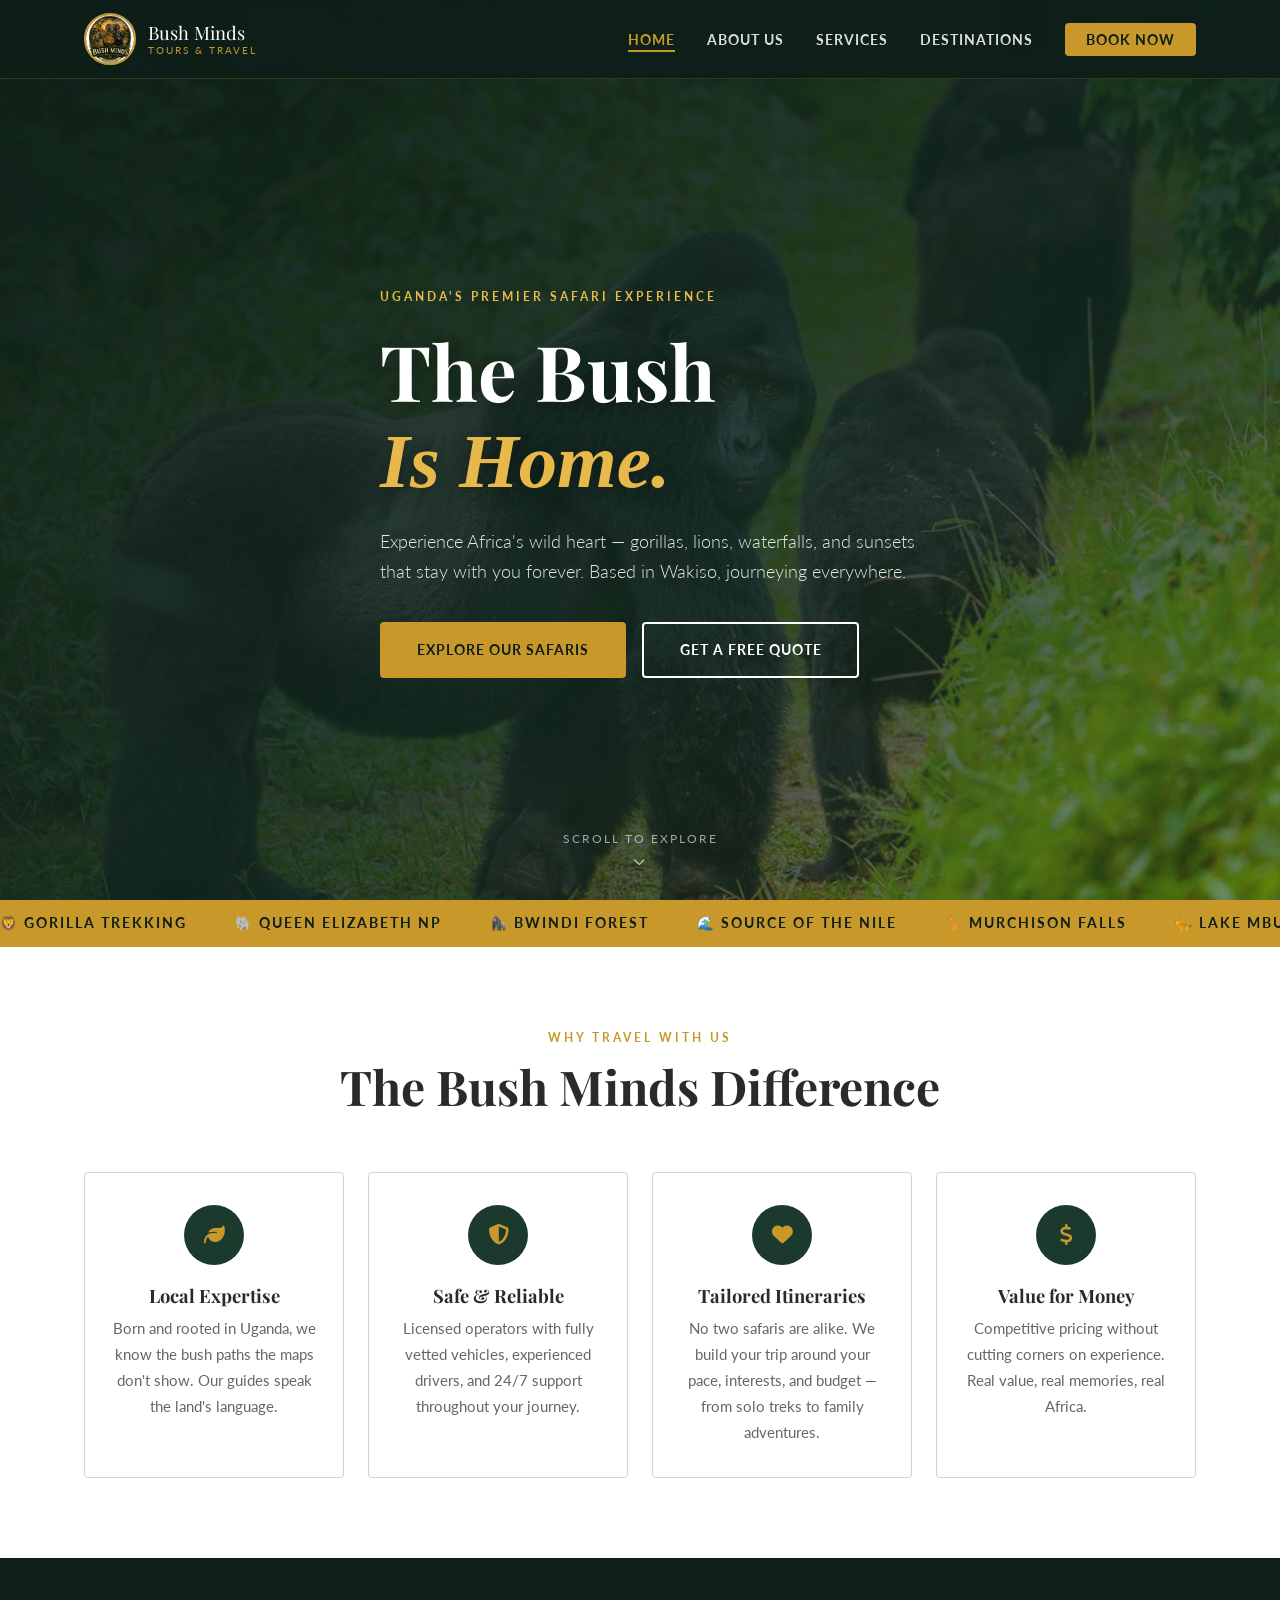
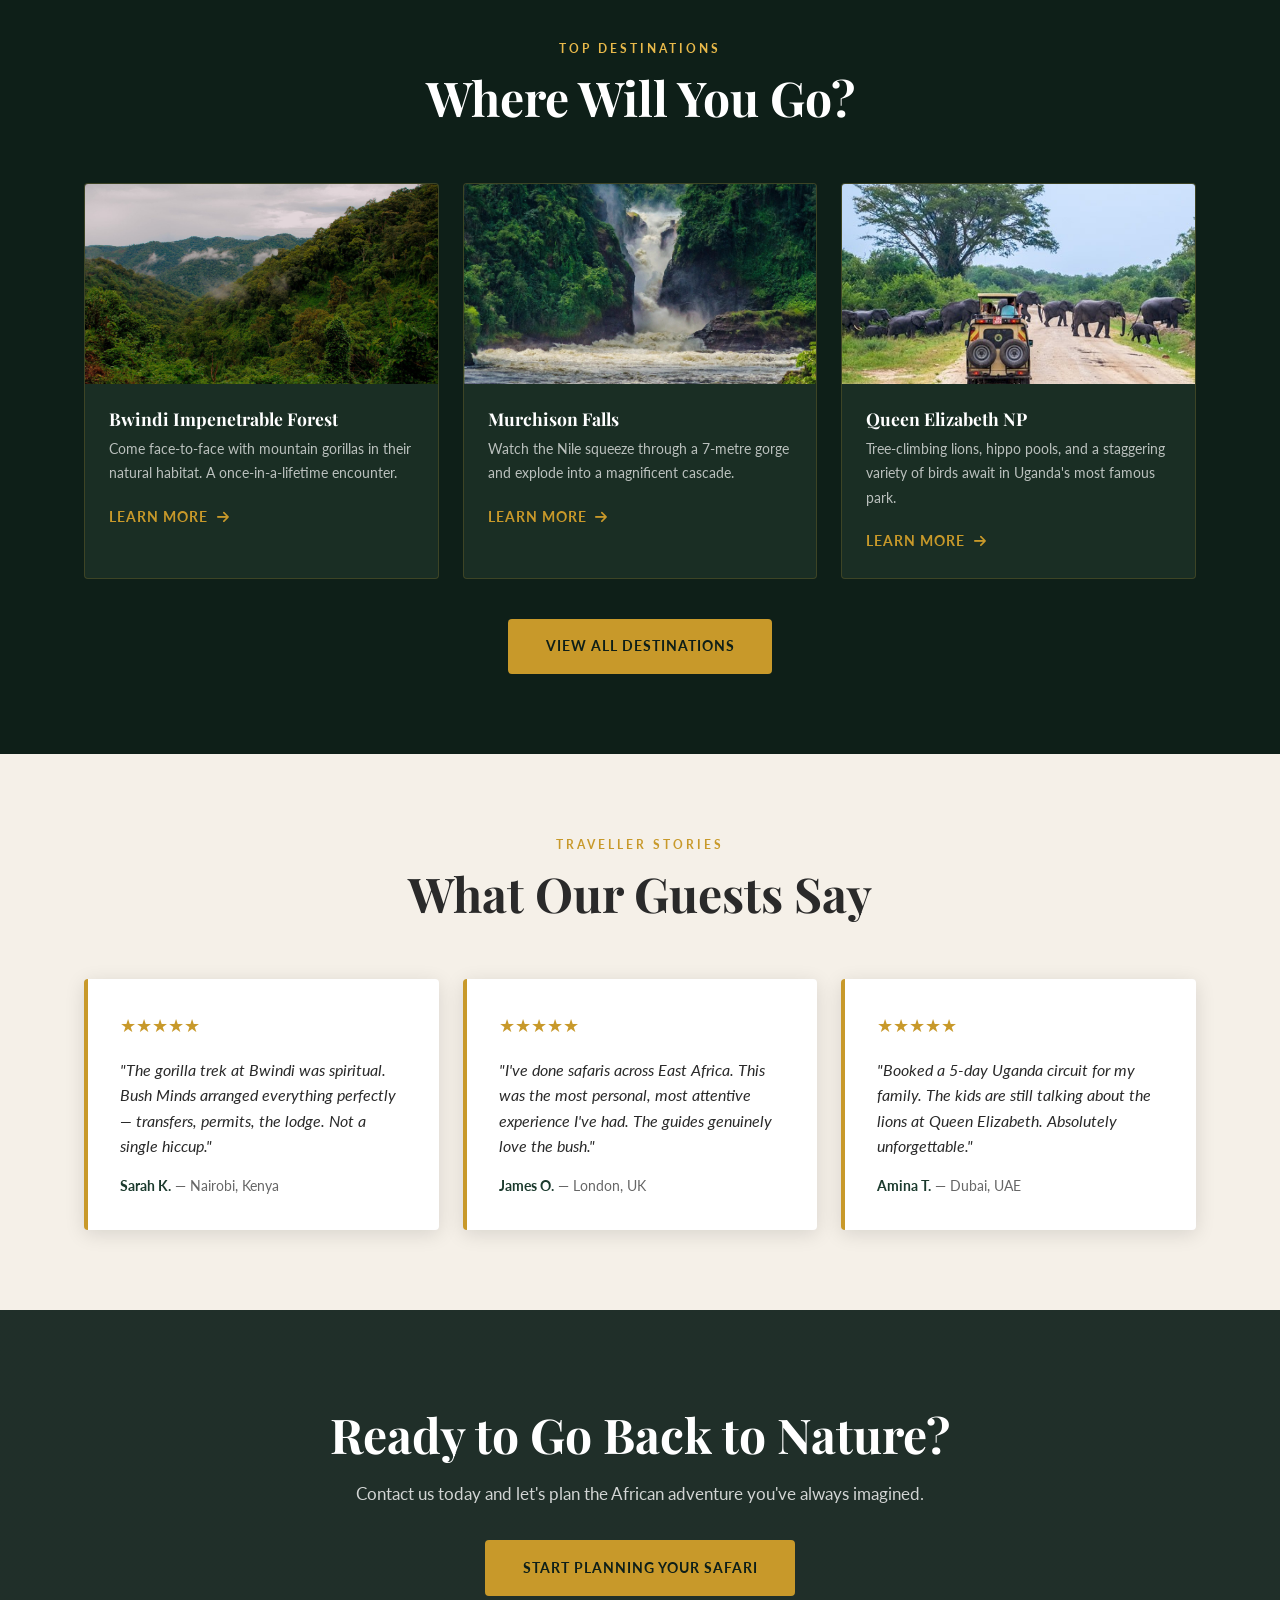
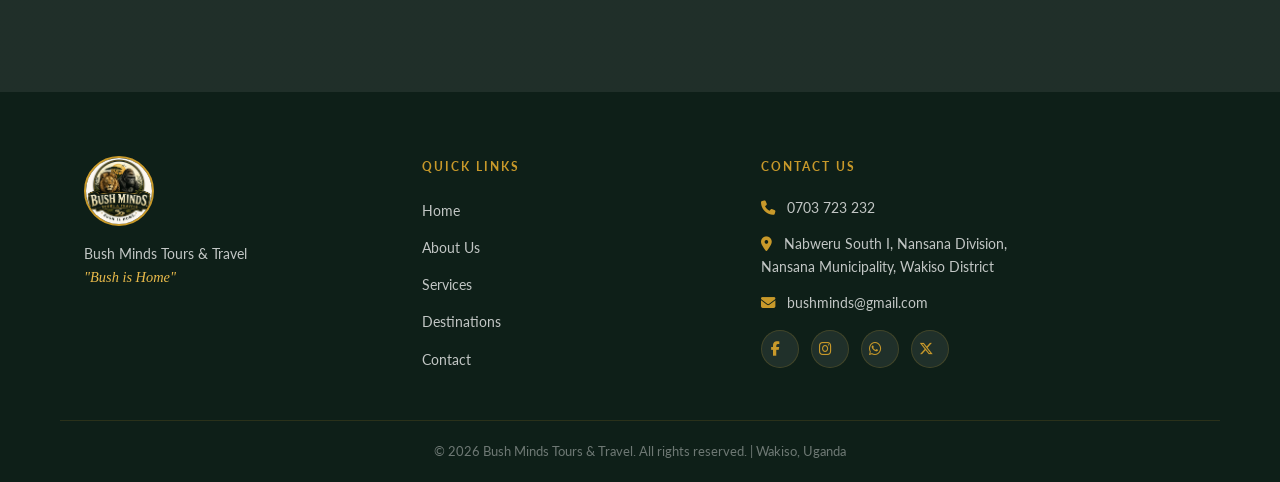
==== index.html @ b8e7d316 "Add files via upload" ====
<!DOCTYPE html>
<html lang="en">
<head>
  <meta charset="UTF-8" />
  <meta name="viewport" content="width=device-width, initial-scale=1.0" />
  <title>Bush Minds Tours & Travel – Bush is Home</title>
  <link rel="stylesheet" href="css/style.css" />
  <link href="https://fonts.googleapis.com/css2?family=Playfair+Display:wght@700;900&family=Lato:wght@300;400;700&family=IM+Fell+English:ital@0;1&display=swap" rel="stylesheet" />
  <link rel="stylesheet" href="https://cdnjs.cloudflare.com/ajax/libs/font-awesome/6.5.0/css/all.min.css" />
</head>
<body>

  <!-- NAV -->
  <nav class="navbar" id="navbar">
    <div class="nav-inner">
      <a href="index.html" class="nav-logo">
        <img src="images/logo1.jpeg" alt="Bush Minds Logo" class="logo-img" />
        <span class="logo-text">Bush Minds <span class="logo-sub">Tours & Travel</span></span>
      </a>
      <button class="nav-toggle" id="navToggle" aria-label="Toggle menu">
        <span></span><span></span><span></span>
      </button>
      <ul class="nav-links" id="navLinks">
        <li><a href="index.html" class="active">Home</a></li>
        <li><a href="about.html">About Us</a></li>
        <li><a href="services.html">Services</a></li>
        <li><a href="destinations.html">Destinations</a></li>
        <li><a href="contact.html" class="nav-cta">Book Now</a></li>
      </ul>
    </div>
  </nav>

  <!-- HERO -->
  <section class="hero">
    <div class="hero-overlay"></div>
    <div class="hero-content">
      <p class="hero-eyebrow">Uganda's Premier Safari Experience</p>
      <h1 class="hero-title">The Bush<br/><em>Is Home.</em></h1>
      <p class="hero-sub">Experience Africa's wild heart — gorillas, lions, waterfalls, and sunsets that stay with you forever. Based in Wakiso, journeying everywhere.</p>
      <div class="hero-actions">
        <a href="services.html" class="btn btn-gold">Explore Our Safaris</a>
        <a href="contact.html" class="btn btn-outline">Get a Free Quote</a>
      </div>
    </div>
    <div class="hero-scroll-hint">
      <span>Scroll to explore</span>
      <i class="fas fa-chevron-down"></i>
    </div>
  </section>

  <!-- MARQUEE STRIP -->
  <div class="marquee-strip">
    <div class="marquee-track">
      <span>🦁 Gorilla Trekking</span>
      <span>🐘 Queen Elizabeth NP</span>
      <span>🦍 Bwindi Forest</span>
      <span>🌊 Source of the Nile</span>
      <span>🦒 Murchison Falls</span>
      <span>🐆 Lake Mburo</span>
      <span>🦁 Gorilla Trekking</span>
      <span>🐘 Queen Elizabeth NP</span>
      <span>🦍 Bwindi Forest</span>
      <span>🌊 Source of the Nile</span>
      <span>🦒 Murchison Falls</span>
      <span>🐆 Lake Mburo</span>
    </div>
  </div>

  <!-- WHY CHOOSE US -->
  <section class="section why-section">
    <div class="container">
      <div class="section-header">
        <p class="section-eyebrow">Why Travel With Us</p>
        <h2 class="section-title">The Bush Minds Difference</h2>
      </div>
      <div class="cards-grid why-grid">
        <div class="card why-card">
          <div class="card-icon"><i class="fas fa-leaf"></i></div>
          <h3>Local Expertise</h3>
          <p>Born and rooted in Uganda, we know the bush paths the maps don't show. Our guides speak the land's language.</p>
        </div>
        <div class="card why-card">
          <div class="card-icon"><i class="fas fa-shield-alt"></i></div>
          <h3>Safe & Reliable</h3>
          <p>Licensed operators with fully vetted vehicles, experienced drivers, and 24/7 support throughout your journey.</p>
        </div>
        <div class="card why-card">
          <div class="card-icon"><i class="fas fa-heart"></i></div>
          <h3>Tailored Itineraries</h3>
          <p>No two safaris are alike. We build your trip around your pace, interests, and budget — from solo treks to family adventures.</p>
        </div>
        <div class="card why-card">
          <div class="card-icon"><i class="fas fa-dollar-sign"></i></div>
          <h3>Value for Money</h3>
          <p>Competitive pricing without cutting corners on experience. Real value, real memories, real Africa.</p>
        </div>
      </div>
    </div>
  </section>

  <!-- FEATURED DESTINATIONS -->
  <section class="section destinations-preview" style="background: var(--clr-dark);">
    <div class="container">
      <div class="section-header light">
        <p class="section-eyebrow">Top Destinations</p>
        <h2 class="section-title" style="color:#fff;">Where Will You Go?</h2>
      </div>
      <div class="cards-grid dest-grid">
        <div class="dest-card">
          <div class="dest-img bwindi"></div>
          <div class="dest-info">
            <h3>Bwindi Impenetrable Forest</h3>
            <p>Come face-to-face with mountain gorillas in their natural habitat. A once-in-a-lifetime encounter.</p>
            <a href="destinations.html" class="dest-link">Learn more <i class="fas fa-arrow-right"></i></a>
          </div>
        </div>
        <div class="dest-card">
          <div class="dest-img murchison"></div>
          <div class="dest-info">
            <h3>Murchison Falls</h3>
            <p>Watch the Nile squeeze through a 7-metre gorge and explode into a magnificent cascade.</p>
            <a href="destinations.html" class="dest-link">Learn more <i class="fas fa-arrow-right"></i></a>
          </div>
        </div>
        <div class="dest-card">
          <div class="dest-img queen"></div>
          <div class="dest-info">
            <h3>Queen Elizabeth NP</h3>
            <p>Tree-climbing lions, hippo pools, and a staggering variety of birds await in Uganda's most famous park.</p>
            <a href="destinations.html" class="dest-link">Learn more <i class="fas fa-arrow-right"></i></a>
          </div>
        </div>
      </div>
      <div style="text-align:center; margin-top:2.5rem;">
        <a href="destinations.html" class="btn btn-gold">View All Destinations</a>
      </div>
    </div>
  </section>

  <!-- TESTIMONIALS -->
  <section class="section testimonials-section">
    <div class="container">
      <div class="section-header">
        <p class="section-eyebrow">Traveller Stories</p>
        <h2 class="section-title">What Our Guests Say</h2>
      </div>
      <div class="testi-grid">
        <div class="testi-card">
          <div class="stars">★★★★★</div>
          <p>"The gorilla trek at Bwindi was spiritual. Bush Minds arranged everything perfectly — transfers, permits, the lodge. Not a single hiccup."</p>
          <div class="testi-author"><strong>Sarah K.</strong> — Nairobi, Kenya</div>
        </div>
        <div class="testi-card">
          <div class="stars">★★★★★</div>
          <p>"I've done safaris across East Africa. This was the most personal, most attentive experience I've had. The guides genuinely love the bush."</p>
          <div class="testi-author"><strong>James O.</strong> — London, UK</div>
        </div>
        <div class="testi-card">
          <div class="stars">★★★★★</div>
          <p>"Booked a 5-day Uganda circuit for my family. The kids are still talking about the lions at Queen Elizabeth. Absolutely unforgettable."</p>
          <div class="testi-author"><strong>Amina T.</strong> — Dubai, UAE</div>
        </div>
      </div>
    </div>
  </section>

  <!-- CTA BANNER -->
  <section class="cta-banner">
    <div class="cta-overlay"></div>
    <div class="cta-content">
      <h2>Ready to Go Back to Nature?</h2>
      <p>Contact us today and let's plan the African adventure you've always imagined.</p>
      <a href="contact.html" class="btn btn-gold">Start Planning Your Safari</a>
    </div>
  </section>

  <!-- FOOTER -->
  <footer class="footer">
    <div class="container footer-grid">
      <div class="footer-brand">
        <img src="images/logo3.jpeg" alt="Bush Minds" class="footer-logo" />
        <p>Bush Minds Tours & Travel<br/><em>"Bush is Home"</em></p>
      </div>
      <div class="footer-links">
        <h4>Quick Links</h4>
        <ul>
          <li><a href="index.html">Home</a></li>
          <li><a href="about.html">About Us</a></li>
          <li><a href="services.html">Services</a></li>
          <li><a href="destinations.html">Destinations</a></li>
          <li><a href="contact.html">Contact</a></li>
        </ul>
      </div>
      <div class="footer-contact">
        <h4>Contact Us</h4>
        <p><a href="tel:+256703723232"><i class="fa-solid fa-phone" aria-hidden="true"></i> 0703 723 232</a></p>
        <p><i class="fas fa-map-marker-alt"></i> Nabweru South I, Nansana Division,<br/>Nansana Municipality, Wakiso District</p>
        <p><i class="fas fa-envelope"></i> <a href="mailto:bushminds@gmail.com">bushminds@gmail.com</a></p>
        <div class="social-icons">
          <a href="#" aria-label="Facebook"><i class="fab fa-facebook-f"></i></a>
          <a href="#" aria-label="Instagram"><i class="fab fa-instagram"></i></a>
          <a href="https://wa.me/256703723232" aria-label="WhatsApp"><i class="fab fa-whatsapp"></i></a>
         <a href="#" aria-label="X"><i class="fab fa-x-twitter"></i></a>
        </div>
      </div>
    </div>
    <div class="footer-bottom">
      <p>© 2026 Bush Minds Tours & Travel. All rights reserved. | Wakiso, Uganda</p>
    </div>
  </footer>

  <script src="js/main.js"></script>
</body>
</html>
---- css/style.css ----
/* ============================================================
   BUSH MINDS TOURS & TRAVEL – STYLESHEET
   Palette: Deep Forest Green | Safari Gold | Night Black | Ivory
   Type: Playfair Display (display) + Lato (body)
   ============================================================ */

:root {
  --clr-green:   #1B3A2D;
  --clr-green-md:#2C5A42;
  --clr-gold:    #C8992A;
  --clr-gold-lt: #E8B94A;
  --clr-dark:    #0E1F18;
  --clr-ivory:   #F5F0E8;
  --clr-white:   #FFFFFF;
  --clr-text:    #2A2A2A;
  --clr-muted:   #666;
  --clr-border:  #DDD4C0;
  --radius:      4px;
  --shadow:      0 4px 20px rgba(0,0,0,0.12);
  --transition:  0.3s ease;
}

*, *::before, *::after { box-sizing: border-box; margin: 0; padding: 0; }

html { scroll-behavior: smooth; }

body {
  font-family: 'Lato', sans-serif;
  font-size: 16px;
  line-height: 1.7;
  color: var(--clr-text);
  background: var(--clr-white);
  overflow-x: hidden;
}

img { max-width: 100%; display: block; }
a { text-decoration: none; color: inherit; }
ul { list-style: none; }

/* ── TYPOGRAPHY ── */
h1, h2, h3 { font-family: 'Playfair Display', serif; line-height: 1.2; }
h1 { font-size: clamp(2.4rem, 6vw, 5rem); }
h2 { font-size: clamp(1.8rem, 4vw, 3rem); }
h3 { font-size: 1.35rem; }
em { font-family: 'IM Fell English', serif; font-style: italic; }

/* ── UTILITIES ── */
.container { max-width: 1160px; margin: 0 auto; padding: 0 1.5rem; }
.section { padding: 5rem 0; }
.section-header { text-align: center; margin-bottom: 3.5rem; }
.section-header.light .section-eyebrow { color: var(--clr-gold-lt); }
.section-eyebrow {
  font-family: 'Lato', sans-serif;
  text-transform: uppercase;
  letter-spacing: 3px;
  font-size: 0.78rem;
  color: var(--clr-gold);
  font-weight: 700;
  margin-bottom: 0.6rem;
  display: block;
}
.hero-eyebrow {
  font-family: 'Lato', sans-serif;
  text-transform: uppercase;
  letter-spacing: 3px;
  font-size: 0.78rem;
  color: var(--clr-gold-lt);
  font-weight: 700;
  margin-bottom: 1rem;
  display: block;
}

/* ── BUTTONS ── */
.btn {
  display: inline-block;
  padding: 0.85rem 2.2rem;
  border-radius: var(--radius);
  font-family: 'Lato', sans-serif;
  font-weight: 700;
  font-size: 0.9rem;
  letter-spacing: 1px;
  text-transform: uppercase;
  transition: all var(--transition);
  cursor: pointer;
  border: 2px solid transparent;
}
.btn-gold {
  background: var(--clr-gold);
  color: var(--clr-dark);
  border-color: var(--clr-gold);
}
.btn-gold:hover {
  background: var(--clr-gold-lt);
  border-color: var(--clr-gold-lt);
  transform: translateY(-2px);
  box-shadow: 0 6px 20px rgba(200,153,42,0.4);
}
.btn-outline {
  background: transparent;
  color: var(--clr-white);
  border-color: var(--clr-white);
}
.btn-outline:hover {
  background: var(--clr-white);
  color: var(--clr-dark);
}
.btn-sm { padding: 0.6rem 1.4rem; font-size: 0.82rem; }
.btn-full { width: 100%; text-align: center; }
.btn-whatsapp {
  display: inline-flex;
  align-items: center;
  gap: 0.5rem;
  background: #25D366;
  color: #fff;
  padding: 0.65rem 1.4rem;
  border-radius: var(--radius);
  font-weight: 700;
  font-size: 0.9rem;
  margin-top: 0.5rem;
  transition: background var(--transition);
}
.btn-whatsapp:hover { background: #1dbb57; }

/* ── NAVBAR ── */
.navbar {
  position: fixed;
  top: 0; left: 0; right: 0;
  z-index: 1000;
  padding: 0.8rem 0;
  background: rgba(14,31,24,0.92);
  backdrop-filter: blur(10px);
  border-bottom: 1px solid rgba(200,153,42,0.2);
  transition: background var(--transition), padding var(--transition);
}
.navbar.scrolled {
  background: rgba(14,31,24,0.99);
  padding: 0.5rem 0;
  box-shadow: 0 2px 20px rgba(0,0,0,0.4);
}
.nav-inner {
  max-width: 1160px;
  margin: 0 auto;
  padding: 0 1.5rem;
  display: flex;
  align-items: center;
  justify-content: space-between;
}
.nav-logo {
  display: flex;
  align-items: center;
  gap: 0.75rem;
}
.logo-img {
  width: 52px;
  height: 52px;
  border-radius: 50%;
  object-fit: cover;
  border: 2px solid var(--clr-gold);
}
.logo-text {
  font-family: 'Playfair Display', serif;
  font-size: 1.15rem;
  color: var(--clr-white);
  line-height: 1.2;
  display: flex;
  flex-direction: column;
}
.logo-sub {
  font-family: 'Lato', sans-serif;
  font-size: 0.65rem;
  text-transform: uppercase;
  letter-spacing: 2px;
  color: var(--clr-gold);
}
.nav-links {
  display: flex;
  align-items: center;
  gap: 2rem;
}
.nav-links a {
  color: rgba(255,255,255,0.85);
  font-size: 0.9rem;
  font-weight: 700;
  text-transform: uppercase;
  letter-spacing: 1px;
  position: relative;
  transition: color var(--transition);
}
.nav-links a::after {
  content: '';
  position: absolute;
  bottom: -4px; left: 0;
  width: 0; height: 2px;
  background: var(--clr-gold);
  transition: width var(--transition);
}
.nav-links a:hover,
.nav-links a.active { color: var(--clr-gold); }
.nav-links a:hover::after,
.nav-links a.active::after { width: 100%; }
.nav-cta {
  background: var(--clr-gold) !important;
  color: var(--clr-dark) !important;
  padding: 0.5rem 1.3rem;
  border-radius: var(--radius);
}
.nav-cta::after { display: none !important; }
.nav-cta:hover { background: var(--clr-gold-lt) !important; }

.nav-toggle {
  display: none;
  flex-direction: column;
  gap: 5px;
  background: none;
  border: none;
  cursor: pointer;
  padding: 4px;
}
.nav-toggle span {
  display: block;
  width: 26px; height: 2px;
  background: var(--clr-white);
  transition: all var(--transition);
}

/* ── HERO ── */
.hero {
  position: relative;
  min-height: 100vh;
  display: flex;
  align-items: center;
  background:
    linear-gradient(to bottom right, rgba(14,31,24,0.85) 0%, rgba(27,58,45,0.7) 60%, rgba(200,153,42,0.15) 100%),
    url('../images/Gorilla-4.jpg') center/cover no-repeat;
}
.hero-overlay {
  position: absolute;
  inset: 0;
  background: linear-gradient(135deg, rgba(14,31,24,0.8) 0%, rgba(14,31,24,0.3) 100%);
}
.hero-content {
  position: relative;
  z-index: 2;
  max-width: 1160px;
  margin: 0 auto;
  padding: 8rem 1.5rem 4rem;
  max-width: 700px;
  padding-left: max(1.5rem, 5vw);
}
.hero-title {
  color: var(--clr-white);
  margin-bottom: 1.2rem;
  text-shadow: 0 2px 20px rgba(0,0,0,0.4);
}
.hero-title em {
  color: var(--clr-gold-lt);
  display: block;
}
.hero-sub {
  color: rgba(255,255,255,0.88);
  font-size: 1.1rem;
  max-width: 560px;
  margin-bottom: 2.2rem;
  font-weight: 300;
}
.hero-actions { display: flex; gap: 1rem; flex-wrap: wrap; }
.hero-scroll-hint {
  position: absolute;
  bottom: 2rem;
  left: 50%;
  transform: translateX(-50%);
  color: rgba(255,255,255,0.6);
  font-size: 0.75rem;
  text-transform: uppercase;
  letter-spacing: 2px;
  display: flex;
  flex-direction: column;
  align-items: center;
  gap: 0.4rem;
  animation: bounce 2s infinite;
}
@keyframes bounce {
  0%,100% { transform: translateX(-50%) translateY(0); }
  50% { transform: translateX(-50%) translateY(-8px); }
}

/* ── PAGE HERO ── */
.page-hero {
  position: relative;
  min-height: 420px;
  display: flex;
  align-items: center;
  padding-top: 80px;
}
.about-hero {
  background: linear-gradient(rgba(14,31,24,0.75), rgba(14,31,24,0.75)),
    url('../images/Zebra-1.webp') center/cover no-repeat;
}
.services-hero {
  background: linear-gradient(rgba(14,31,24,0.75), rgba(14,31,24,0.75)),
    url('../images/Elephant-1.jpg') center/cover no-repeat;
}
.dest-hero {
  background: linear-gradient(rgba(14,31,24,0.75), rgba(14,31,24,0.75)),
    url('../images/Queen-elizabeth-2.jpg') center/cover no-repeat;
}
.contact-hero {
  background: linear-gradient(rgba(14,31,24,0.75), rgba(14,31,24,0.75)),
    url('https://images.unsplash.com/photo-1516426122078-c23e76319801?w=1600&q=80') center/cover no-repeat;
}
.page-hero-content {
  position: relative;
  z-index: 2;
  max-width: 1160px;
  margin: 0 auto;
  padding: 2rem 1.5rem;
  text-align: center;
  color: var(--clr-white);
}
.page-hero-content h1 { margin: 0.5rem 0; }
.page-hero-content p {
  font-size: 1.1rem;
  color: rgba(255,255,255,0.85);
  max-width: 540px;
  margin: 0.75rem auto 0;
}

/* ── MARQUEE ── */
.marquee-strip {
  background: var(--clr-gold);
  padding: 0.75rem 0;
  overflow: hidden;
}
.marquee-track {
  display: flex;
  gap: 3rem;
  white-space: nowrap;
  animation: marquee 30s linear infinite;
  width: max-content;
}
.marquee-track span {
  font-family: 'Lato', sans-serif;
  font-weight: 700;
  font-size: 0.85rem;
  text-transform: uppercase;
  letter-spacing: 2px;
  color: var(--clr-dark);
}
@keyframes marquee {
  from { transform: translateX(0); }
  to { transform: translateX(-50%); }
}

/* ── CARDS / WHY SECTION ── */
.cards-grid { display: grid; gap: 1.5rem; }
.why-grid { grid-template-columns: repeat(auto-fit, minmax(240px, 1fr)); }
.card {
  background: var(--clr-white);
  border: 1px solid var(--clr-border);
  border-radius: var(--radius);
  padding: 2rem 1.5rem;
  transition: transform var(--transition), box-shadow var(--transition);
}
.card:hover { transform: translateY(-4px); box-shadow: var(--shadow); }
.why-card { text-align: center; }
.card-icon {
  width: 60px; height: 60px;
  background: var(--clr-green);
  border-radius: 50%;
  display: flex; align-items: center; justify-content: center;
  margin: 0 auto 1.25rem;
}
.card-icon i { color: var(--clr-gold); font-size: 1.3rem; }
.card h3 { margin-bottom: 0.6rem; font-size: 1.15rem; }
.card p { color: var(--clr-muted); font-size: 0.95rem; }

/* ── DESTINATION CARDS (home preview) ── */
.dest-grid { grid-template-columns: repeat(auto-fit, minmax(300px, 1fr)); }
.dest-card {
  background: #1a2e24;
  border-radius: var(--radius);
  overflow: hidden;
  border: 1px solid rgba(200,153,42,0.2);
  transition: transform var(--transition);
}
.dest-card:hover { transform: translateY(-4px); }
.dest-img {
  height: 200px;
  background-size: cover;
  background-position: center;
}
.bwindi { background-image: url('../images/bwindi-forest-1.jpg'); }
.murchison { background-image: url('../images/murchison-falls-2.webp'); }
.queen { background-image: url('../images/Queen\ Elizabeth-1.jpg'); }
.dest-info { padding: 1.5rem; }
.dest-info h3 { color: var(--clr-white); margin-bottom: 0.5rem; font-size: 1.1rem; }
.dest-info p { color: rgba(255,255,255,0.7); font-size: 0.9rem; margin-bottom: 1rem; }
.dest-link { color: var(--clr-gold); font-weight: 700; font-size: 0.85rem; text-transform: uppercase; letter-spacing: 1px; }
.dest-link i { margin-left: 0.3rem; }
.dest-link:hover { color: var(--clr-gold-lt); }

/* ── TESTIMONIALS ── */
.testimonials-section { background: var(--clr-ivory); }
.testi-grid { display: grid; grid-template-columns: repeat(auto-fit, minmax(280px, 1fr)); gap: 1.5rem; }
.testi-card {
  background: var(--clr-white);
  padding: 2rem;
  border-radius: var(--radius);
  border-left: 4px solid var(--clr-gold);
  box-shadow: var(--shadow);
}
.stars { color: var(--clr-gold); font-size: 1.1rem; margin-bottom: 1rem; }
.testi-card p { color: var(--clr-text); font-style: italic; margin-bottom: 1rem; line-height: 1.6; }
.testi-author { font-size: 0.85rem; color: var(--clr-muted); }
.testi-author strong { color: var(--clr-green); }

/* ── CTA BANNER ── */
.cta-banner {
  position: relative;
  background:
    linear-gradient(rgba(14,31,24,0.85), rgba(14,31,24,0.85)),
    url('https://images.unsplash.com/photo-1516426122078-c23e76319801?w=1600&q=80') center/cover no-repeat fixed;
  padding: 6rem 1.5rem;
  text-align: center;
}
.cta-overlay { position: absolute; inset: 0; background: rgba(14,31,24,0.5); }
.cta-content { position: relative; z-index: 2; }
.cta-content h2 { color: var(--clr-white); margin-bottom: 1rem; }
.cta-content p { color: rgba(255,255,255,0.8); margin-bottom: 2rem; font-size: 1.05rem; }

/* ── FOOTER ── */
.footer {
  background: var(--clr-dark);
  padding: 4rem 0 0;
  color: rgba(255,255,255,0.75);
}
.footer-grid {
  display: grid;
  grid-template-columns: 1fr 1fr 1.5fr;
  gap: 3rem;
  padding-bottom: 3rem;
  border-bottom: 1px solid rgba(200,153,42,0.15);
}
.footer-logo {
  width: 70px;
  height: 70px;
  border-radius: 50%;
  border: 2px solid var(--clr-gold);
  margin-bottom: 1rem;
  object-fit: cover;
}
.footer-brand p { font-size: 0.9rem; line-height: 1.6; }
.footer-brand em { color: var(--clr-gold-lt); }
.footer h4 {
  font-family: 'Lato', sans-serif;
  text-transform: uppercase;
  letter-spacing: 2px;
  font-size: 0.78rem;
  color: var(--clr-gold);
  margin-bottom: 1.2rem;
}
.footer-links ul { display: flex; flex-direction: column; gap: 0.6rem; }
.footer-links a { font-size: 0.9rem; transition: color var(--transition); }
.footer-links a:hover { color: var(--clr-gold-lt); }
.footer-contact p { font-size: 0.9rem; margin-bottom: 0.8rem; line-height: 1.6; }
.footer-contact i { color: var(--clr-gold); margin-right: 0.5rem; }
.footer-contact a { color: rgba(255,255,255,0.75); }
.footer-contact a:hover { color: var(--clr-gold-lt); }
.social-icons { display: flex; gap: 0.75rem; margin-top: 1rem; }
.social-icons a {
  width: 38px; height: 38px;
  border-radius: 50%;
  background: rgba(255,255,255,0.08);
  display: flex; align-items: center; justify-content: center;
  color: rgba(255,255,255,0.75);
  font-size: 0.9rem;
  transition: all var(--transition);
  border: 1px solid rgba(200,153,42,0.2);
}
.social-icons a:hover { background: var(--clr-gold); color: var(--clr-dark); }
.footer-bottom {
  padding: 1.2rem;
  text-align: center;
  font-size: 0.82rem;
  color: rgba(255,255,255,0.4);
}

/* ── ABOUT PAGE ── */
.story-layout {
  display: grid;
  grid-template-columns: 1.4fr 1fr;
  gap: 4rem;
  align-items: center;
}
.story-text p { color: var(--clr-muted); margin-bottom: 1.2rem; }
.story-text .section-title { margin-bottom: 1.5rem; }
.about-logo-display {
  width: 100%;
  max-width: 380px;
  border-radius: 8px;
  margin: 0 auto;
  box-shadow: 0 8px 40px rgba(0,0,0,0.15);
}

/* Mission/Vision */
.mv-section { padding: 5rem 0; }
.mv-grid { display: grid; grid-template-columns: repeat(auto-fit, minmax(260px, 1fr)); gap: 2rem; }
.mv-card {
  background: rgba(255,255,255,0.05);
  border: 1px solid rgba(200,153,42,0.2);
  border-radius: var(--radius);
  padding: 2.5rem 2rem;
  text-align: center;
  color: rgba(255,255,255,0.85);
}
.mv-icon {
  width: 60px; height: 60px;
  background: var(--clr-green-md);
  border-radius: 50%;
  display: flex; align-items: center; justify-content: center;
  margin: 0 auto 1.2rem;
}
.mv-icon i { color: var(--clr-gold); font-size: 1.3rem; }
.mv-card h3 { color: var(--clr-gold-lt); margin-bottom: 0.75rem; }

/* Stats */
.stats-grid { display: grid; grid-template-columns: repeat(auto-fit, minmax(160px, 1fr)); gap: 2rem; text-align: center; }
.stat-item { display: flex; flex-direction: column; gap: 0.3rem; }
.stat-num {
  font-family: 'Playfair Display', serif;
  font-size: 3.5rem;
  font-weight: 900;
  color: var(--clr-green);
  line-height: 1;
}
.stat-label { font-size: 0.85rem; text-transform: uppercase; letter-spacing: 2px; color: var(--clr-muted); }

/* ── SERVICES PAGE ── */
.services-list { display: flex; flex-direction: column; gap: 4rem; }
.service-row {
  display: grid;
  grid-template-columns: 100px 1fr;
  gap: 2.5rem;
  align-items: start;
  padding-bottom: 4rem;
  border-bottom: 1px solid var(--clr-border);
}
.service-row:last-child { border-bottom: none; padding-bottom: 0; }
.service-row.reverse { grid-template-columns: 1fr 100px; }
.service-row.reverse .service-icon-box { order: 2; }
.service-icon-box {
  width: 80px; height: 80px;
  background: var(--clr-green);
  border-radius: var(--radius);
  display: flex; align-items: center; justify-content: center;
  flex-shrink: 0;
  box-shadow: 4px 4px 0 var(--clr-gold);
}
.service-icon-box i { color: var(--clr-gold); font-size: 1.8rem; }
.service-detail h3 { margin-bottom: 0.75rem; color: var(--clr-green); }
.service-detail p { color: var(--clr-muted); margin-bottom: 1.2rem; }
.service-includes { display: flex; flex-direction: column; gap: 0.4rem; }
.service-includes li { display: flex; align-items: center; gap: 0.6rem; font-size: 0.9rem; color: var(--clr-text); }
.service-includes i { color: var(--clr-gold); font-size: 0.8rem; }

/* ── DESTINATIONS PAGE ── */
.dest-detail-grid { display: flex; flex-direction: column; gap: 4rem; }
.dest-detail-card {
  display: grid;
  grid-template-columns: 1fr 1fr;
  gap: 3rem;
  align-items: center;
  padding-bottom: 4rem;
  border-bottom: 1px solid var(--clr-border);
}
.dest-detail-card:last-child { border-bottom: none; padding-bottom: 0; }
.dest-detail-card.reverse { direction: rtl; }
.dest-detail-card.reverse > * { direction: ltr; }
.dest-detail-img {
  height: 320px;
  border-radius: var(--radius);
  background-size: cover;
  background-position: center;
  box-shadow: var(--shadow);
}
.bwindi-lg { background-image: url('../images/bwindi-forest-1.jpg'); }
.murchison-lg { background-image: url('../images/murchison-falls-2.webp'); }
.queen-lg { background-image: url('../images/Queen\ Elizabeth-1.jpg'); }
.rwenzori-lg { background-image: url('../images/Mountain\ Rwenzori-1.webp'); }
.sipi-lg { background-image: url('../images/sipi-falls-3.webp'); }
.source-lg { background-image: url('../images/Source-of-the-Nile-2.jpg'); }

.dest-tag {
  display: inline-block;
  background: var(--clr-green);
  color: var(--clr-gold-lt);
  font-size: 0.72rem;
  text-transform: uppercase;
  letter-spacing: 2px;
  padding: 0.3rem 0.8rem;
  border-radius: 2px;
  margin-bottom: 0.8rem;
  font-weight: 700;
}
.dest-detail-body h3 { color: var(--clr-green); margin-bottom: 0.75rem; }
.dest-detail-body p { color: var(--clr-muted); margin-bottom: 1.2rem; }
.dest-meta {
  display: flex;
  gap: 1.5rem;
  flex-wrap: wrap;
  margin-bottom: 1.5rem;
  font-size: 0.85rem;
  color: var(--clr-muted);
}
.dest-meta i { color: var(--clr-gold); margin-right: 0.3rem; }

/* ── CONTACT PAGE ── */
.contact-layout {
  display: grid;
  grid-template-columns: 1.2fr 1fr;
  gap: 4rem;
  align-items: start;
}
.contact-form-wrap h2,
.contact-info-wrap h2 { margin-bottom: 0.6rem; }
.contact-form-wrap > p { color: var(--clr-muted); margin-bottom: 2rem; }
.contact-form { display: flex; flex-direction: column; gap: 1.2rem; }
.form-row { display: grid; grid-template-columns: 1fr 1fr; gap: 1.2rem; }
.form-group { display: flex; flex-direction: column; gap: 0.4rem; }
.form-group label { font-size: 0.85rem; font-weight: 700; color: var(--clr-text); text-transform: uppercase; letter-spacing: 1px; }
.form-group input,
.form-group select,
.form-group textarea {
  padding: 0.8rem 1rem;
  border: 1.5px solid var(--clr-border);
  border-radius: var(--radius);
  font-family: 'Lato', sans-serif;
  font-size: 0.95rem;
  color: var(--clr-text);
  background: var(--clr-white);
  transition: border-color var(--transition);
  outline: none;
}
.form-group input:focus,
.form-group select:focus,
.form-group textarea:focus { border-color: var(--clr-green); }
.form-group textarea { resize: vertical; }
.form-success {
  display: none;
  background: #e6f9ee;
  border: 1px solid #4CAF50;
  border-radius: var(--radius);
  padding: 1.2rem;
  text-align: center;
  color: #2e7d32;
}
.form-success i { font-size: 1.5rem; margin-bottom: 0.5rem; display: block; }
.form-success.show { display: block; }

.contact-info-wrap { padding-top: 1rem; }
.contact-info-item {
  display: flex;
  gap: 1.2rem;
  margin-bottom: 2rem;
  padding-bottom: 2rem;
  border-bottom: 1px solid var(--clr-border);
}
.contact-info-item:last-of-type { border-bottom: none; }
.ci-icon {
  width: 44px; height: 44px;
  background: var(--clr-green);
  border-radius: 50%;
  display: flex; align-items: center; justify-content: center;
  flex-shrink: 0;
}
.ci-icon i { color: var(--clr-gold); font-size: 1rem; }
.contact-info-item h4 { font-size: 1rem; margin-bottom: 0.3rem; }
.contact-info-item p { font-size: 0.9rem; color: var(--clr-muted); }
.contact-info-item a { color: var(--clr-green); }
.contact-info-item a:hover { color: var(--clr-gold); }

.contact-logo-display { text-align: center; padding: 1.5rem 0; }
.contact-logo-display img { width: 120px; height: 120px; border-radius: 50%; object-fit: cover; margin: 0 auto 0.6rem; border: 3px solid var(--clr-gold); }
.contact-logo-display p { color: var(--clr-muted); font-size: 0.9rem; }

.map-wrap { height: 380px; }
.map-wrap iframe { display: block; }

/* ── RESPONSIVE ── */
@media (max-width: 900px) {
  .story-layout,
  .dest-detail-card,
  .contact-layout { grid-template-columns: 1fr; }
  .dest-detail-card.reverse { direction: ltr; }
  .dest-detail-img { height: 240px; }
  .footer-grid { grid-template-columns: 1fr 1fr; }
  .service-row,
  .service-row.reverse { grid-template-columns: 1fr; }
  .service-row.reverse .service-icon-box { order: 0; }
  .service-icon-box { width: 60px; height: 60px; }
  .service-icon-box i { font-size: 1.4rem; }
}

@media (max-width: 680px) {
  .nav-links {
    display: none;
    flex-direction: column;
    position: absolute;
    top: 100%; left: 0; right: 0;
    background: var(--clr-dark);
    padding: 1.5rem;
    gap: 1.2rem;
    border-top: 1px solid rgba(200,153,42,0.2);
  }
  .nav-links.open { display: flex; }
  .nav-toggle { display: flex; }
  .hero-actions { flex-direction: column; align-items: flex-start; }
  .footer-grid { grid-template-columns: 1fr; }
  .form-row { grid-template-columns: 1fr; }
  .testi-grid { grid-template-columns: 1fr; }
}
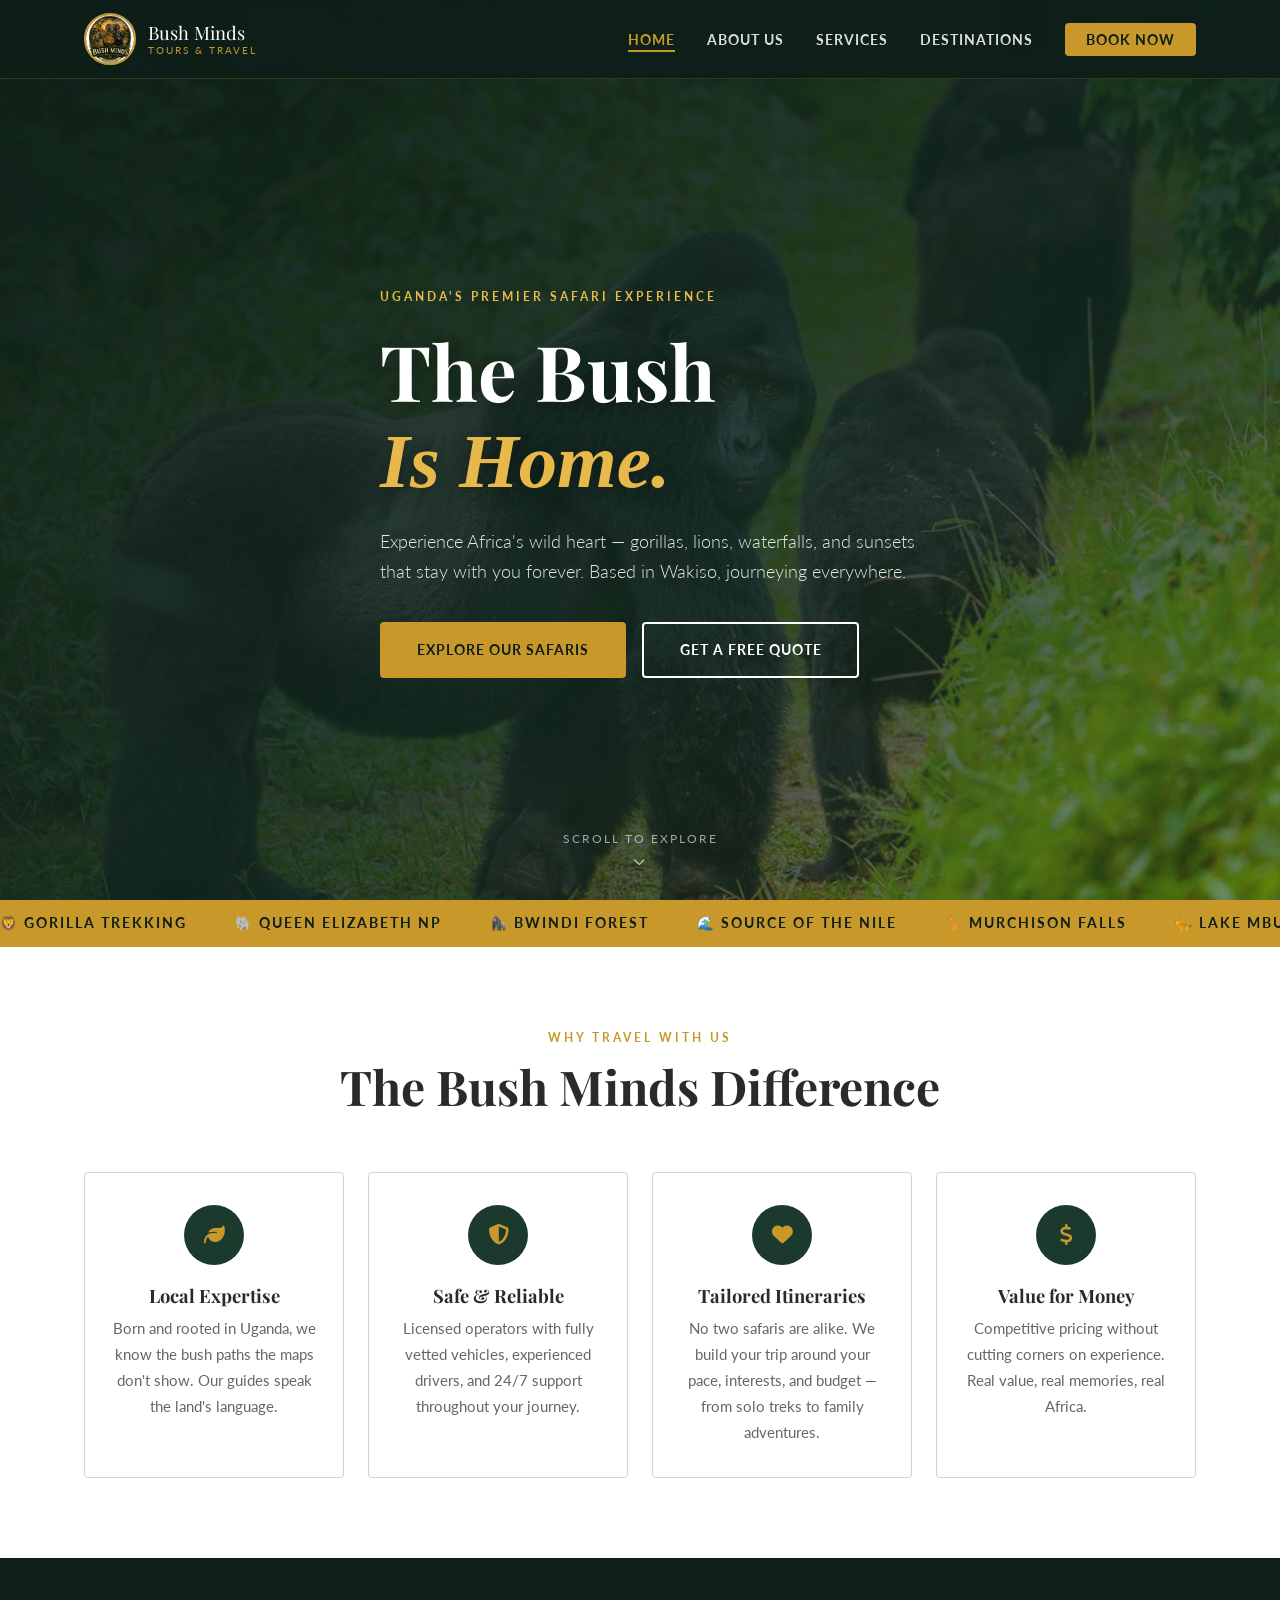
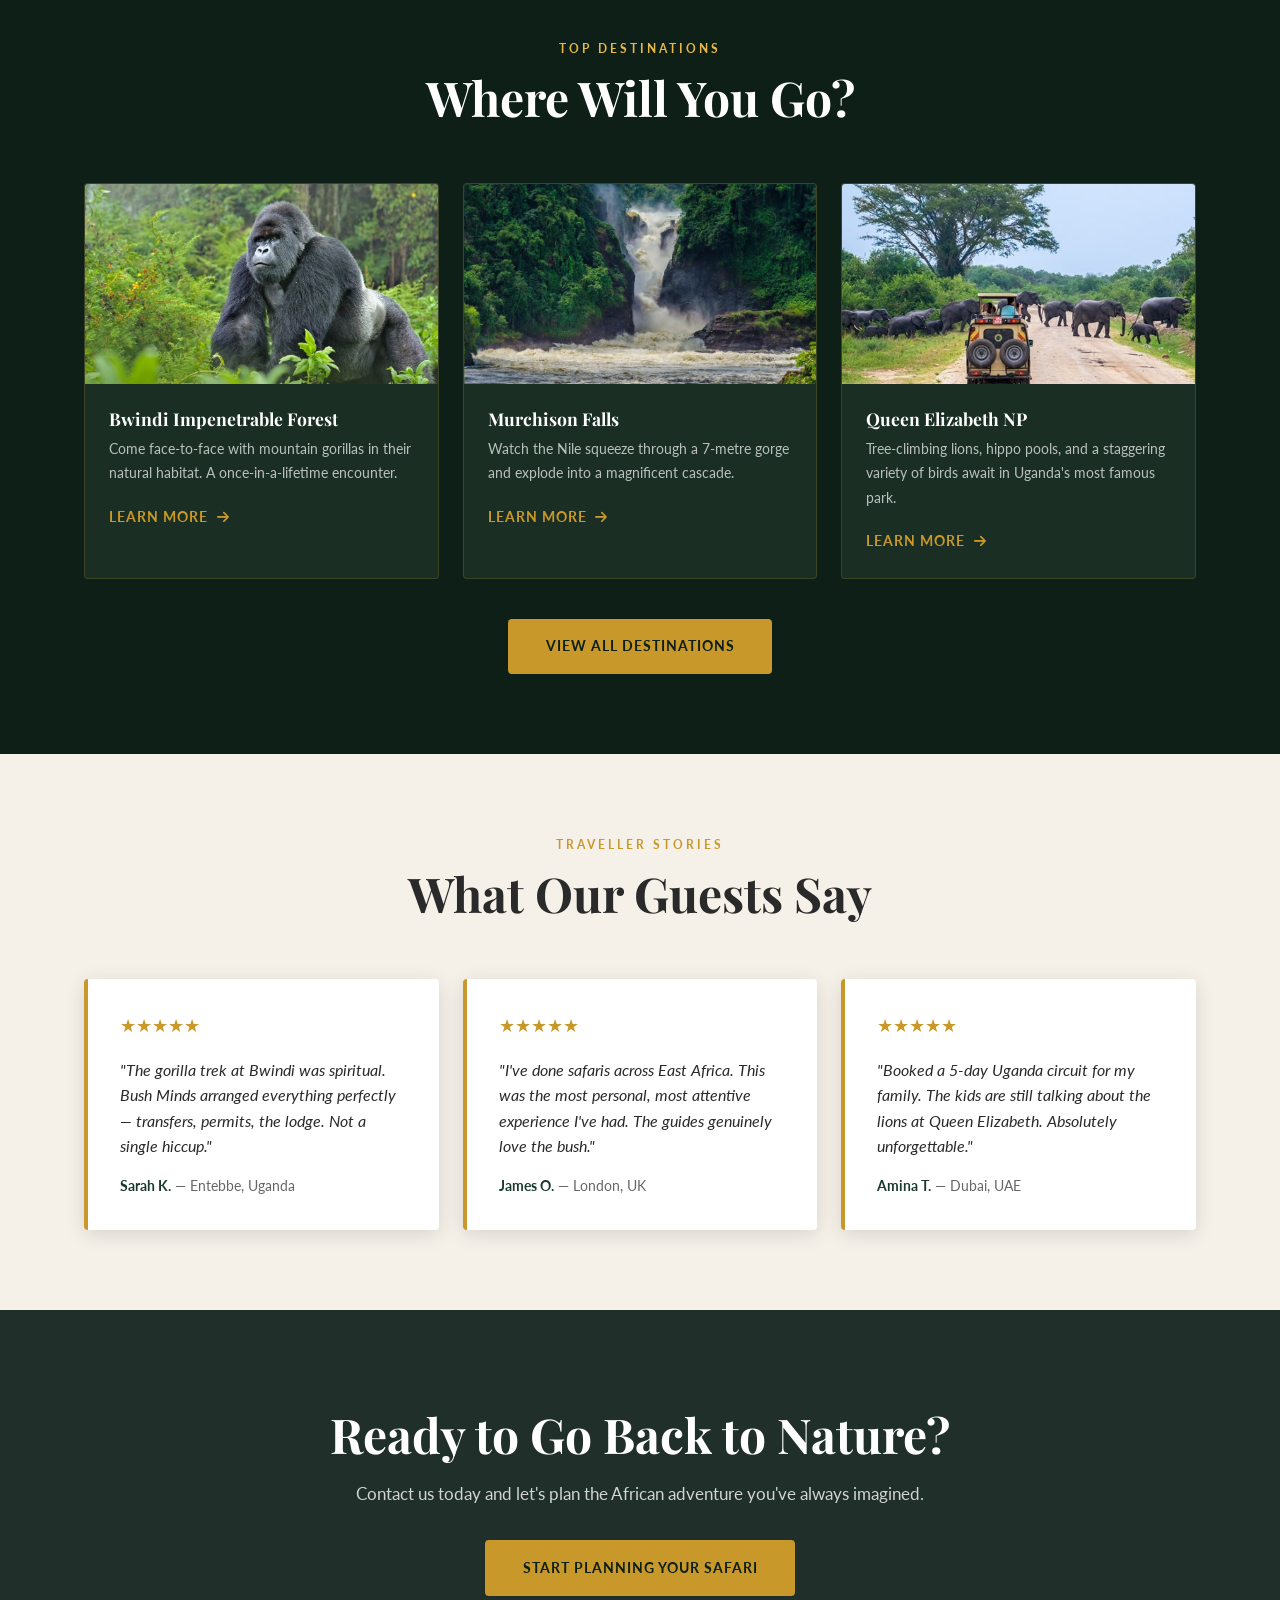
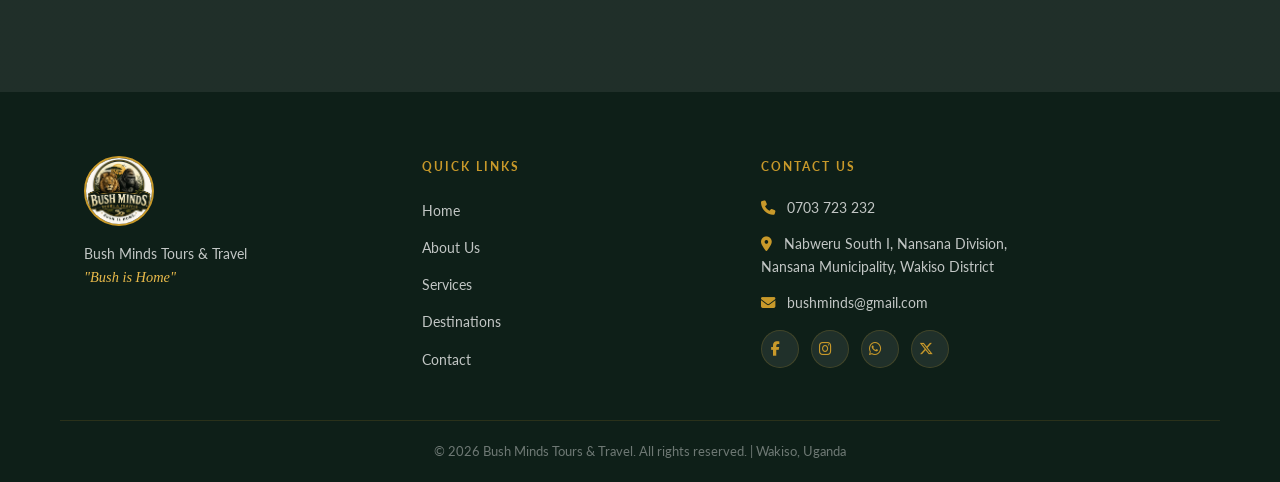
==== commit ffa5cc99: "Add files via upload" ====
--- a/index.html
+++ b/index.html
@@ -148,7 +148,7 @@
         <div class="testi-card">
           <div class="stars">★★★★★</div>
           <p>"The gorilla trek at Bwindi was spiritual. Bush Minds arranged everything perfectly — transfers, permits, the lodge. Not a single hiccup."</p>
-          <div class="testi-author"><strong>Sarah K.</strong> — Nairobi, Kenya</div>
+          <div class="testi-author"><strong>Sarah K.</strong> — Entebbe, Uganda</div>
         </div>
         <div class="testi-card">
           <div class="stars">★★★★★</div>
--- a/css/style.css
+++ b/css/style.css
@@ -389,7 +389,7 @@
   background-size: cover;
   background-position: center;
 }
-.bwindi { background-image: url('../images/bwindi-forest-1.jpg'); }
+.bwindi { background-image: url('../images/Gorilla-2.webp'); }
 .murchison { background-image: url('../images/murchison-falls-2.webp'); }
 .queen { background-image: url('../images/Queen\ Elizabeth-1.jpg'); }
 .dest-info { padding: 1.5rem; }
@@ -583,7 +583,7 @@
   background-position: center;
   box-shadow: var(--shadow);
 }
-.bwindi-lg { background-image: url('../images/bwindi-forest-1.jpg'); }
+.bwindi-lg { background-image: url('../images/Gorilla-2.webp'); }
 .murchison-lg { background-image: url('../images/murchison-falls-2.webp'); }
 .queen-lg { background-image: url('../images/Queen\ Elizabeth-1.jpg'); }
 .rwenzori-lg { background-image: url('../images/Mountain\ Rwenzori-1.webp'); }
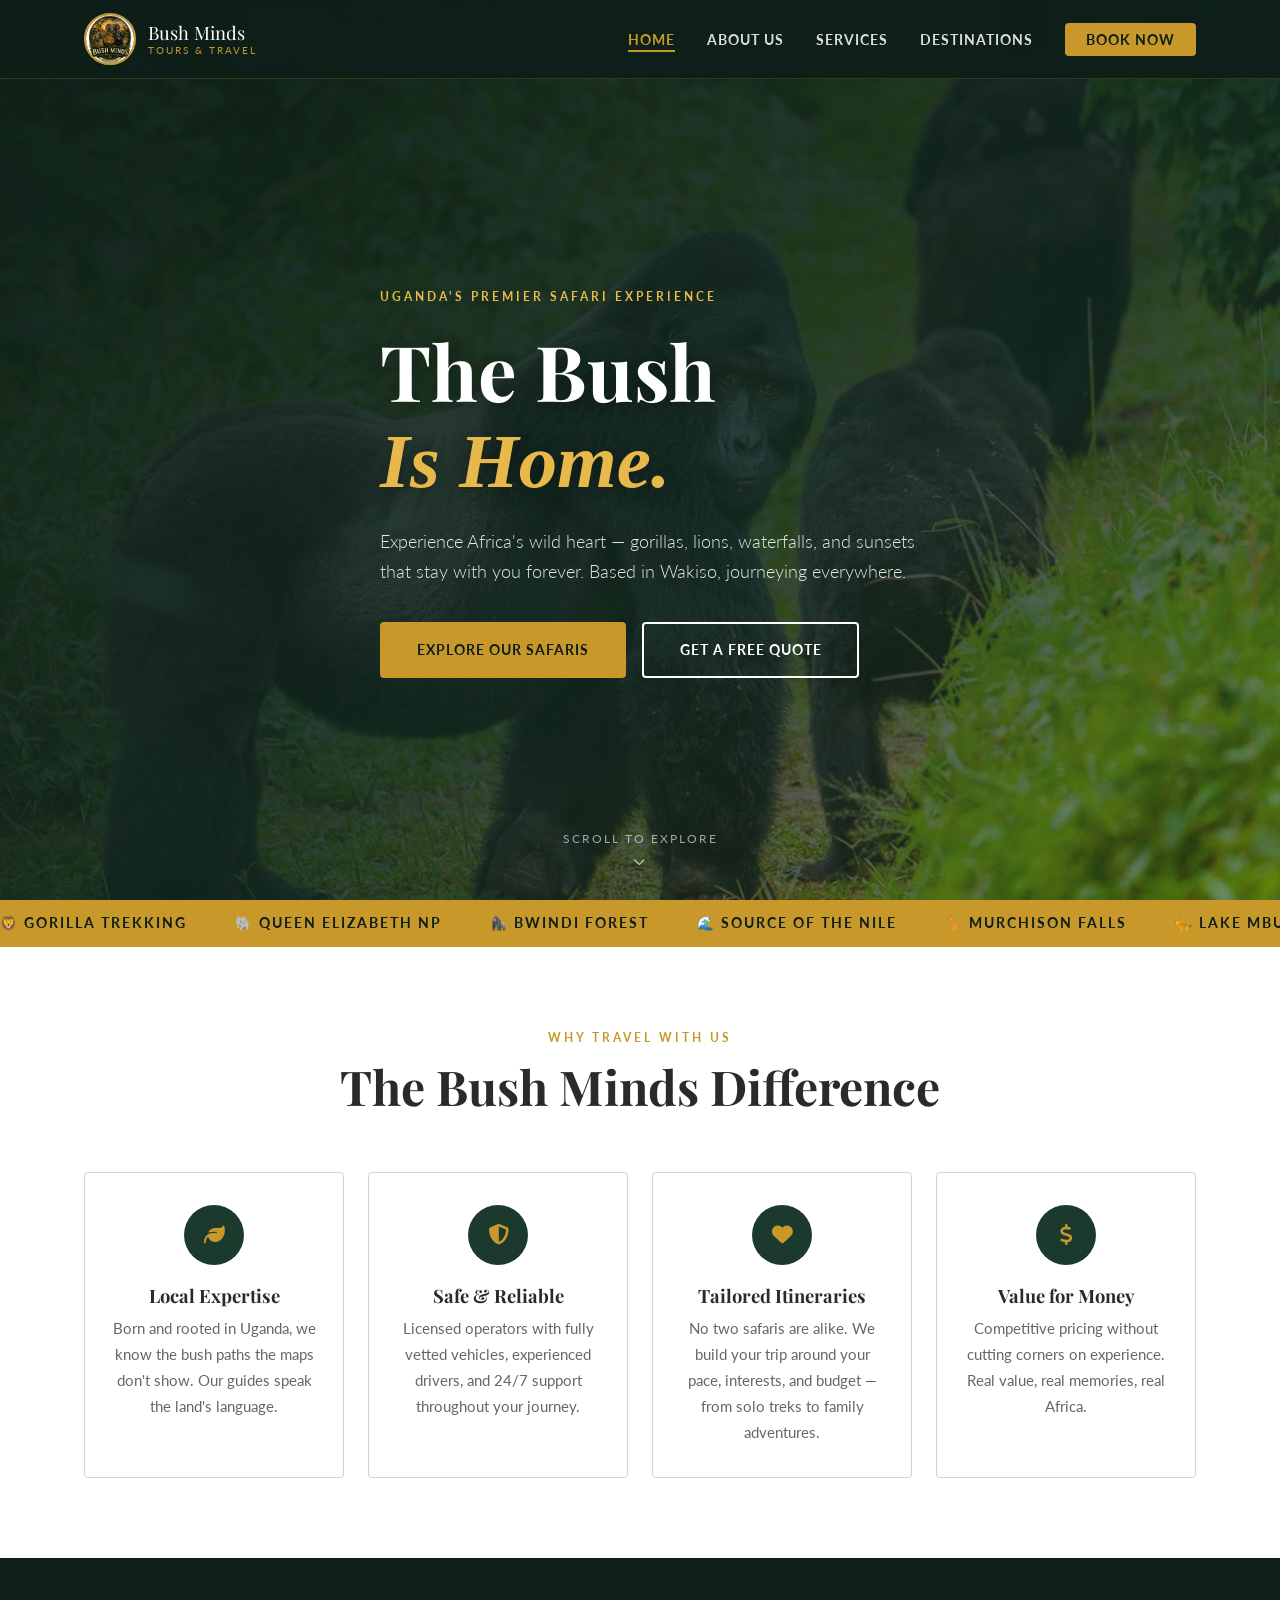
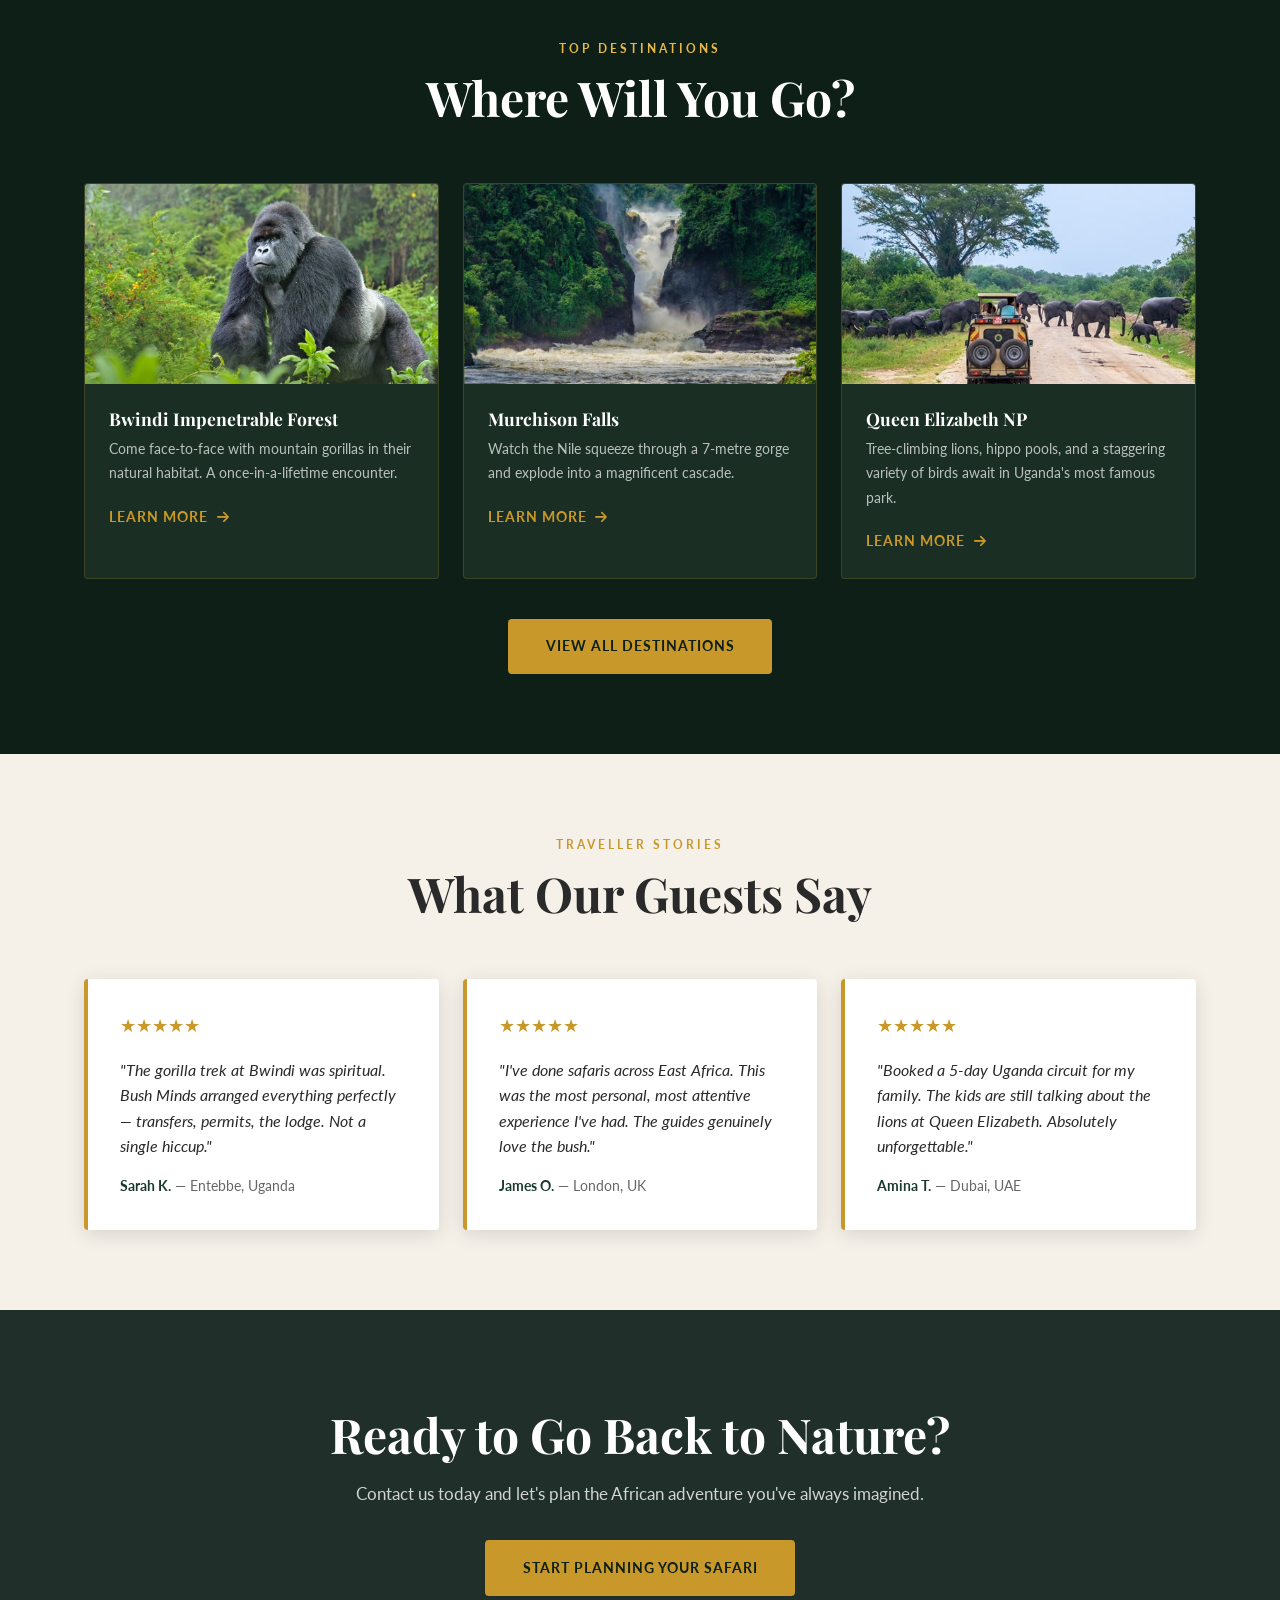
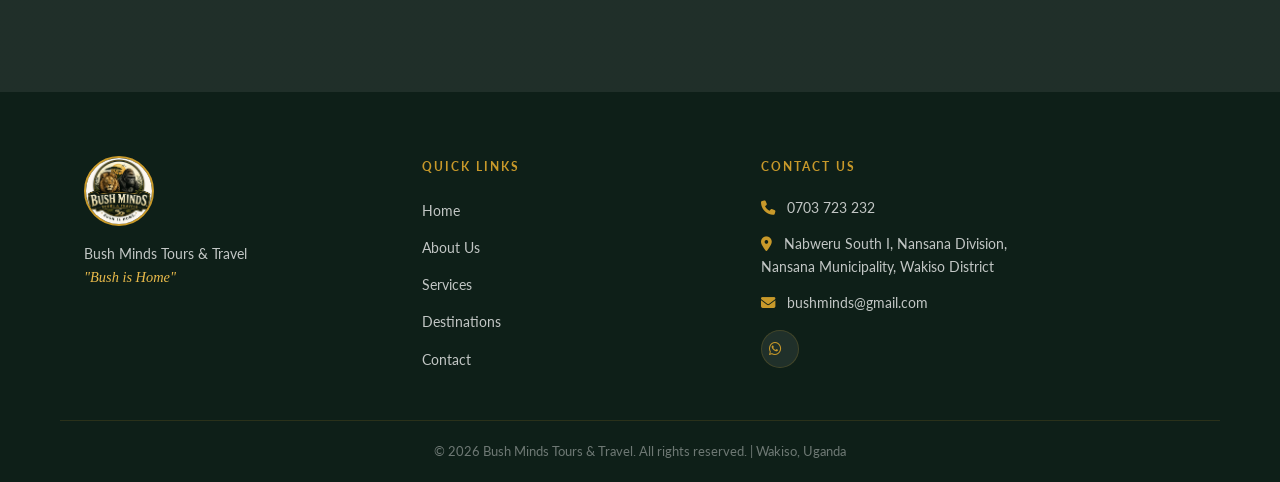
==== commit e8edcd37: "Add files via upload" ====
--- a/index.html
+++ b/index.html
@@ -197,10 +197,8 @@
         <p><i class="fas fa-map-marker-alt"></i> Nabweru South I, Nansana Division,<br/>Nansana Municipality, Wakiso District</p>
         <p><i class="fas fa-envelope"></i> <a href="mailto:bushminds@gmail.com">bushminds@gmail.com</a></p>
         <div class="social-icons">
-          <a href="#" aria-label="Facebook"><i class="fab fa-facebook-f"></i></a>
-          <a href="#" aria-label="Instagram"><i class="fab fa-instagram"></i></a>
+         
           <a href="https://wa.me/256703723232" aria-label="WhatsApp"><i class="fab fa-whatsapp"></i></a>
-         <a href="#" aria-label="X"><i class="fab fa-x-twitter"></i></a>
         </div>
       </div>
     </div>
